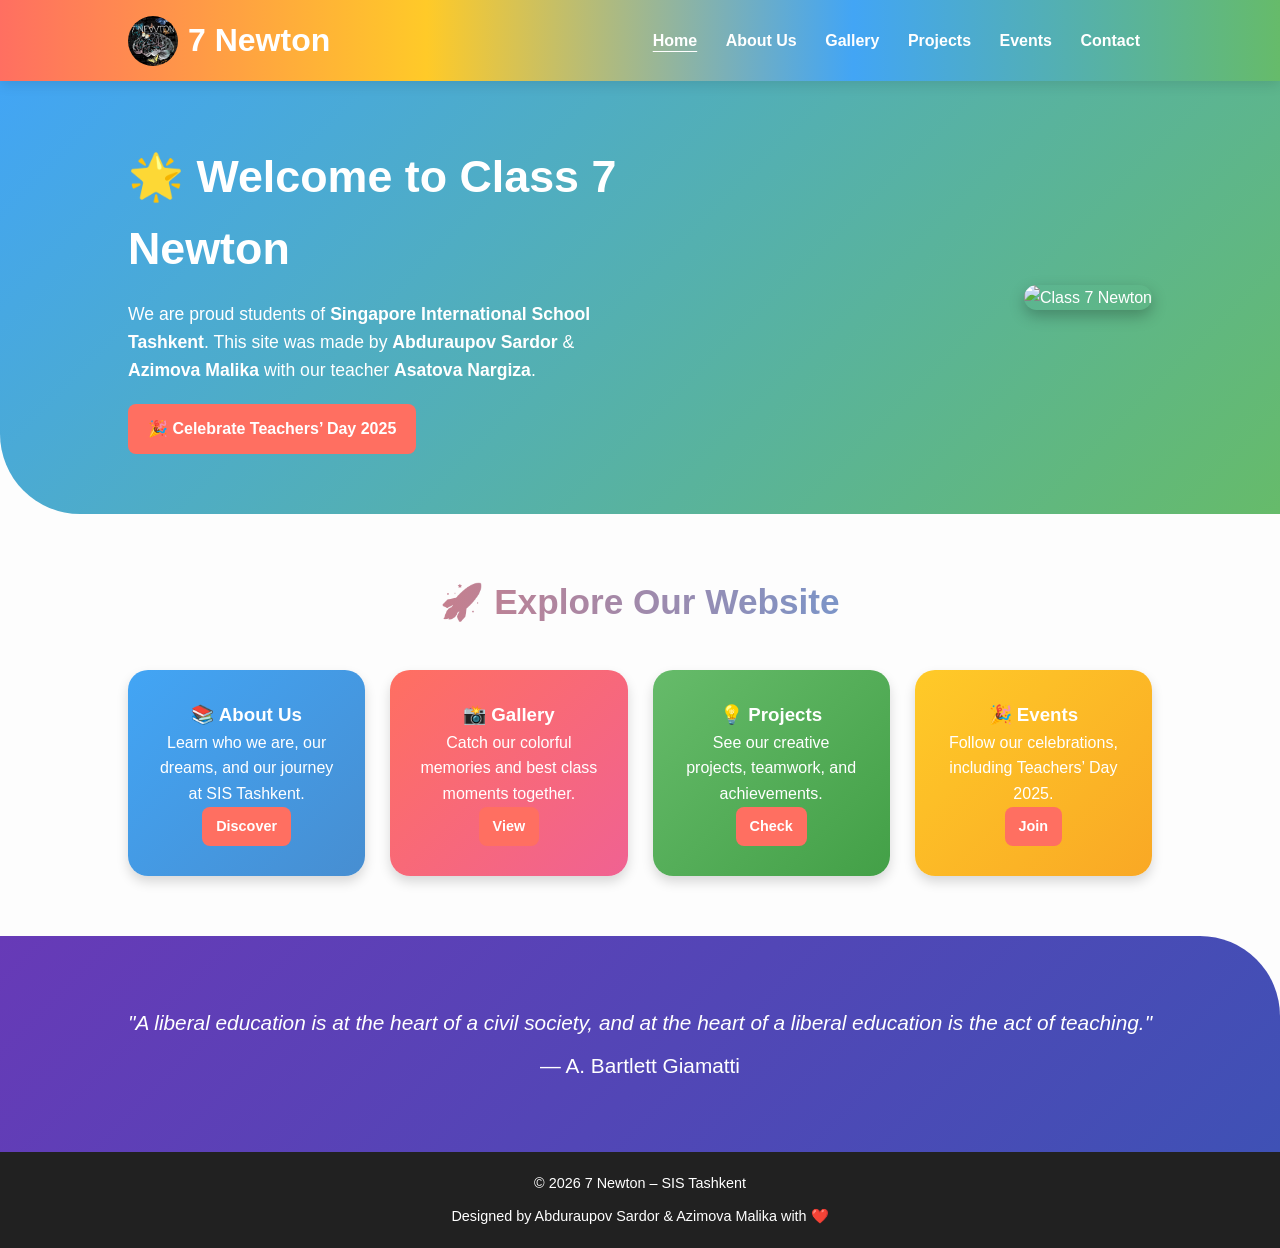
==== index.html @ fbd7468f "small change" ====
<!DOCTYPE html>
<html lang="en">
<head>
  <meta charset="UTF-8">
  <meta name="viewport" content="width=device-width, initial-scale=1.0">
  <title>7 Newton - Home</title>
  <link rel="stylesheet" href="css/indexstyle.css">
</head>
<body>
  <!-- Header -->
  <header>
    <div class="logo">
      <img src="images/logo.jpg" alt="7 Newton Logo">
      <h1>7 Newton</h1>
    </div>
    <nav>
      <a href="index.html" class="active">Home</a>
      <a href="about.html">About Us</a>
      <a href="gallery.html">Gallery</a>
      <a href="projects.html">Projects</a>
      <a href="events.html">Events</a>
      <a href="contact.html">Contact</a>
    </nav>
  </header>

  <!-- Hero Section -->
  <section class="hero">
    <div class="hero-text">
      <h2>🌟 Welcome to Class 7 Newton</h2>
      <p>
        We are proud students of <b>Singapore International School Tashkent</b>.  
        This site was made by <b>Abduraupov Sardor</b> & <b>Azimova Malika</b>  
        with our teacher <b>Asatova Nargiza</b>.
      </p>
      <a href="events.html" class="btn">🎉 Celebrate Teachers’ Day 2025</a>
    </div>
    <div class="hero-image">
      <img src="images/class-photo.jpg" alt="Class 7 Newton">
    </div>
  </section>

  <!-- Features Section -->
  <section class="features">
    <h2>🚀 Explore Our Website</h2>
    <div class="feature-grid">
      <div class="card about">
        <h3>📚 About Us</h3>
        <p>Learn who we are, our dreams, and our journey at SIS Tashkent.</p>
        <a href="about.html" class="btn-small">Discover</a>
      </div>
      <div class="card gallery">
        <h3>📸 Gallery</h3>
        <p>Catch our colorful memories and best class moments together.</p>
        <a href="gallery.html" class="btn-small">View</a>
      </div>
      <div class="card projects">
        <h3>💡 Projects</h3>
        <p>See our creative projects, teamwork, and achievements.</p>
        <a href="projects.html" class="btn-small">Check</a>
      </div>
      <div class="card events">
        <h3>🎉 Events</h3>
        <p>Follow our celebrations, including Teachers’ Day 2025.</p>
        <a href="events.html" class="btn-small">Join</a>
      </div>
    </div>
  </section>

 <!-- Quote Section -->
<section class="quote">
  <blockquote id="quote-text"></blockquote>
  <p id="quote-author"></p>
</section>

  <!-- Footer -->
  <footer>
    <p>&copy; <span id="year"></span> 7 Newton – SIS Tashkent</p>
    <div style="margin-top:10px;">
      <p>Designed by Abduraupov Sardor & Azimova Malika with ❤️</p>
    </div>
  </footer>

  <script src="js/script.js"></script>
</body>
</html>
---- css/indexstyle.css ----
/* Reset */
* {
  margin: 0;
  padding: 0;
  box-sizing: border-box;
  font-family: "Poppins", Arial, sans-serif;
}

body {
  background: #fdfdfd;
  color: #333;
  line-height: 1.6;
  overflow-x: hidden;
}

/* Header */
header {
  background: linear-gradient(90deg, #ff6f61, #ffca28, #42a5f5, #66bb6a);
  color: #fff;
  display: flex;
  justify-content: space-between;
  align-items: center;
  padding: 15px 10%;
  box-shadow: 0 4px 12px rgba(0,0,0,0.1);
  position: sticky;
  top: 0;
  z-index: 1000;
}

header .logo {
  display: flex;
  align-items: center;
  gap: 10px;
}

header .logo img {
  width: 50px;
  height: 50px;
  border-radius: 50%;
}

header nav a {
  color: #fff;
  text-decoration: none;
  margin: 0 12px;
  font-weight: 600;
  transition: all 0.3s;
}

header nav a:hover,
header nav a.active {
  text-decoration: underline;
  text-underline-offset: 5px;
}

/* Hero Section */
.hero {
  display: flex;
  justify-content: space-between;
  align-items: center;
  padding: 60px 10%;
  background: linear-gradient(135deg, #42a5f5, #66bb6a);
  color: #fff;
  border-bottom-left-radius: 80px;
}

.hero-text {
  max-width: 50%;
}

.hero-text h2 {
  font-size: 2.8rem;
  margin-bottom: 15px;
}

.hero-text p {
  margin-bottom: 20px;
  font-size: 1.1rem;
}

.hero-image img {
  width: 380px;
  border-radius: 20px;
  box-shadow: 0 6px 15px rgba(0,0,0,0.25);
}

/* Buttons */
.btn, .btn-small {
  display: inline-block;
  background: #ff6f61;
  color: #fff;
  padding: 12px 20px;
  border-radius: 8px;
  text-decoration: none;
  font-weight: 600;
  transition: transform 0.2s, background 0.3s;
}

.btn:hover, .btn-small:hover {
  transform: scale(1.05);
  background: #e64a19;
}

.btn-small {
  padding: 8px 14px;
  font-size: 0.9rem;
}

/* Features */
.features {
  text-align: center;
  padding: 60px 10%;
}

.features h2 {
  margin-bottom: 40px;
  font-size: 2.2rem;
  background: linear-gradient(90deg, #ff6f61, #42a5f5);
  -webkit-background-clip: text;
  -webkit-text-fill-color: transparent;
}

.feature-grid {
  display: grid;
  grid-template-columns: repeat(auto-fit, minmax(220px, 1fr));
  gap: 25px;
}

.card {
  padding: 25px;
  border-radius: 16px;
  color: #fff;
  font-weight: 500;
  box-shadow: 0 6px 12px rgba(0,0,0,0.15);
  transition: transform 0.3s;
}

.card:hover {
  transform: translateY(-6px);
}

.card.about { background: linear-gradient(135deg, #42a5f5, #478ed1); }
.card.gallery { background: linear-gradient(135deg, #ff6f61, #f06292); }
.card.projects { background: linear-gradient(135deg, #66bb6a, #43a047); }
.card.events { background: linear-gradient(135deg, #ffca28, #f9a825); }

/* Quote */
.quote {
  text-align: center;
  padding: 70px 10%;
  background: linear-gradient(135deg, #673ab7, #3f51b5);
  color: #fff;
  font-size: 1.3rem;
  border-top-right-radius: 80px;
}

.quote blockquote {
  font-style: italic;
  margin-bottom: 10px;
}

/* Footer */
footer {
  text-align: center;
  padding: 20px;
  background: #212121;
  color: #fff;
  font-size: 0.9rem;
}

/* About Us Page */
/* About Hero */
.about-hero {
  background: linear-gradient(135deg, #ff9a9e, #fad0c4);
  color: white;
  text-align: center;
  padding: 80px 20px;
}

/* Timeline */
.timeline {
  padding: 60px 20px;
  max-width: 900px;
  margin: 0 auto;
  text-align: center;
}
.timeline-container {
  border-left: 3px solid #6a11cb;
  margin-top: 30px;
  padding-left: 20px;
}
.timeline-item {
  margin: 20px 0;
  position: relative;
}
.timeline-item .date {
  font-weight: bold;
  color: #6a11cb;
  display: block;
  margin-bottom: 5px;
}
.timeline-item::before {
  content: "●";
  position: absolute;
  left: -30px;
  top: 0;
  color: #6a11cb;
  font-size: 18px;
}

/* Fun Facts */
.fun-facts {
  background: linear-gradient(135deg, #43e97b, #38f9d7);
  color: white;
  padding: 60px 20px;
  text-align: center;
}
.facts-grid {
  display: grid;
  grid-template-columns: repeat(auto-fit, minmax(180px, 1fr));
  gap: 25px;
  margin-top: 40px;
}
.fact {
  background: rgba(255,255,255,0.2);
  padding: 20px;
  border-radius: 16px;
  backdrop-filter: blur(4px);
}
.fact h3 {
  font-size: 2rem;
  margin-bottom: 10px;
}
/* ================== TEAM SECTION ================== */
.features .card {
  text-align: center;
  padding: 30px;
  border-radius: 20px;
  transition: transform 0.3s, box-shadow 0.3s;
  cursor: pointer;
}

.features .card:hover {
  transform: translateY(-8px) scale(1.03);
  box-shadow: 0 10px 20px rgba(0,0,0,0.2);
}

/* ================== FUN FACTS / ACHIEVEMENTS ================== */
.facts-grid .fact {
  transition: transform 0.3s, background 0.3s;
}

.facts-grid .fact:hover {
  transform: translateY(-6px);
  background: rgba(255, 255, 255, 0.35);
}

/* ================== PROGRESS BARS ================== */
.timeline .timeline-item progress {
  width: 80%;
  height: 16px;
  border-radius: 8px;
  overflow: hidden;
  appearance: none;
}

/* Chrome / Safari */
.timeline .timeline-item progress::-webkit-progress-bar {
  background-color: #e0e0e0;
  border-radius: 8px;
}

.timeline .timeline-item progress::-webkit-progress-value {
  background: linear-gradient(90deg, #42a5f5, #66bb6a);
  border-radius: 8px;
  transition: width 1s ease-in-out;
}

/* Firefox */
.timeline .timeline-item progress::-moz-progress-bar {
  background: linear-gradient(90deg, #42a5f5, #66bb6a);
  border-radius: 8px;
}

/* ================== FOOTER SOCIAL ICONS ================== */
footer a {
  color: #fff;
  margin: 0 8px;
  font-size: 1.2rem;
  transition: color 0.3s, transform 0.3s;
}

footer a:hover {
  color: #42a5f5;
  transform: scale(1.2);
}
/* ================== FACTS ABOUT 7 NEWTON ================== */
.facts-section {
  padding: 70px 10%;
  background: linear-gradient(135deg, #42a5f5, #478ed1);
  color: white;
  text-align: center;
}

.facts-section h2 {
  font-size: 2.4rem;
  margin-bottom: 40px;
  background: linear-gradient(90deg, #ffca28, #ff6f61);
  -webkit-background-clip: text;
  -webkit-text-fill-color: transparent;
}

.facts-section .facts-grid {
  display: grid;
  grid-template-columns: repeat(auto-fit, minmax(220px, 1fr));
  gap: 25px;
}

.facts-section .fact-box {
  background: rgba(255,255,255,0.15);
  padding: 25px;
  border-radius: 16px;
  backdrop-filter: blur(4px);
  transition: transform 0.3s, background 0.3s;
}

.facts-section .fact-box h3 {
  font-size: 2rem;
  margin-bottom: 12px;
}

.facts-section .fact-box:hover {
  transform: translateY(-6px);
  background: rgba(255,255,255,0.3);
}
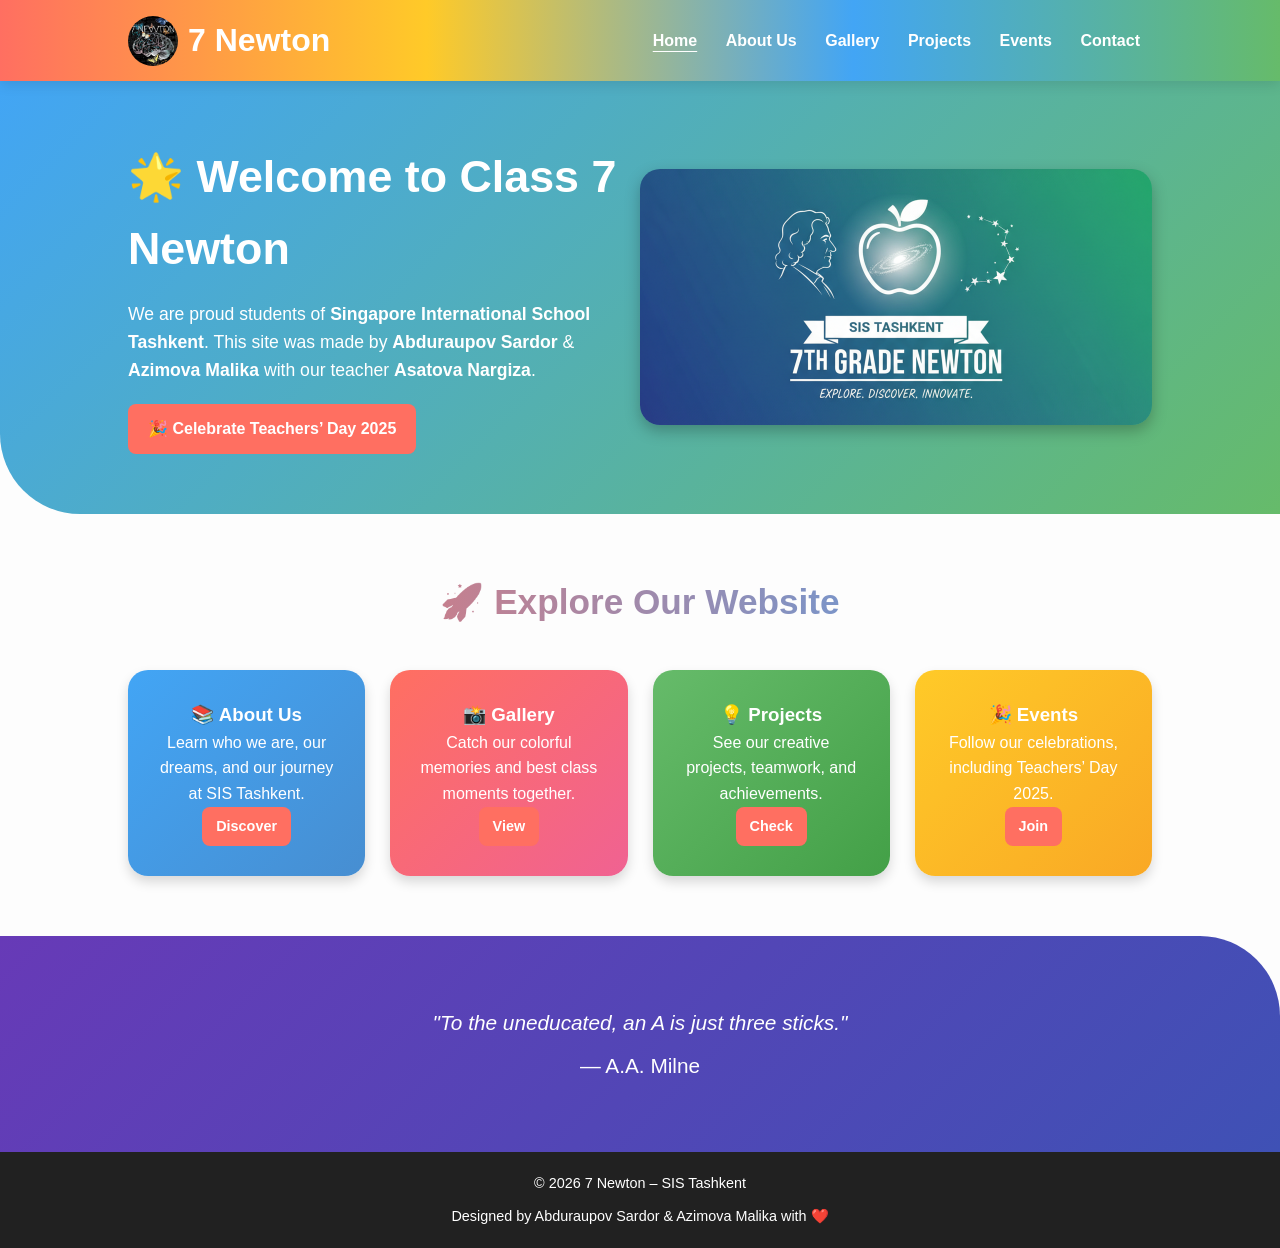
==== commit 8fe8385d: "class banner added" ====
--- a/index.html
+++ b/index.html
@@ -35,7 +35,7 @@
       <a href="events.html" class="btn">🎉 Celebrate Teachers’ Day 2025</a>
     </div>
     <div class="hero-image">
-      <img src="images/class-photo.jpg" alt="Class 7 Newton">
+      <img src="images/class-image.png" alt="Class 7 Newton">
     </div>
   </section>
 
--- a/css/indexstyle.css
+++ b/css/indexstyle.css
@@ -79,10 +79,14 @@
 }
 
 .hero-image img {
-  width: 380px;
+  max-width: 100%;
+  height: auto;
   border-radius: 20px;
   box-shadow: 0 6px 15px rgba(0,0,0,0.25);
-}
+  display: block;
+  margin: 0 auto; /* centers the image */
+}
+
 
 /* Buttons */
 .btn, .btn-small {
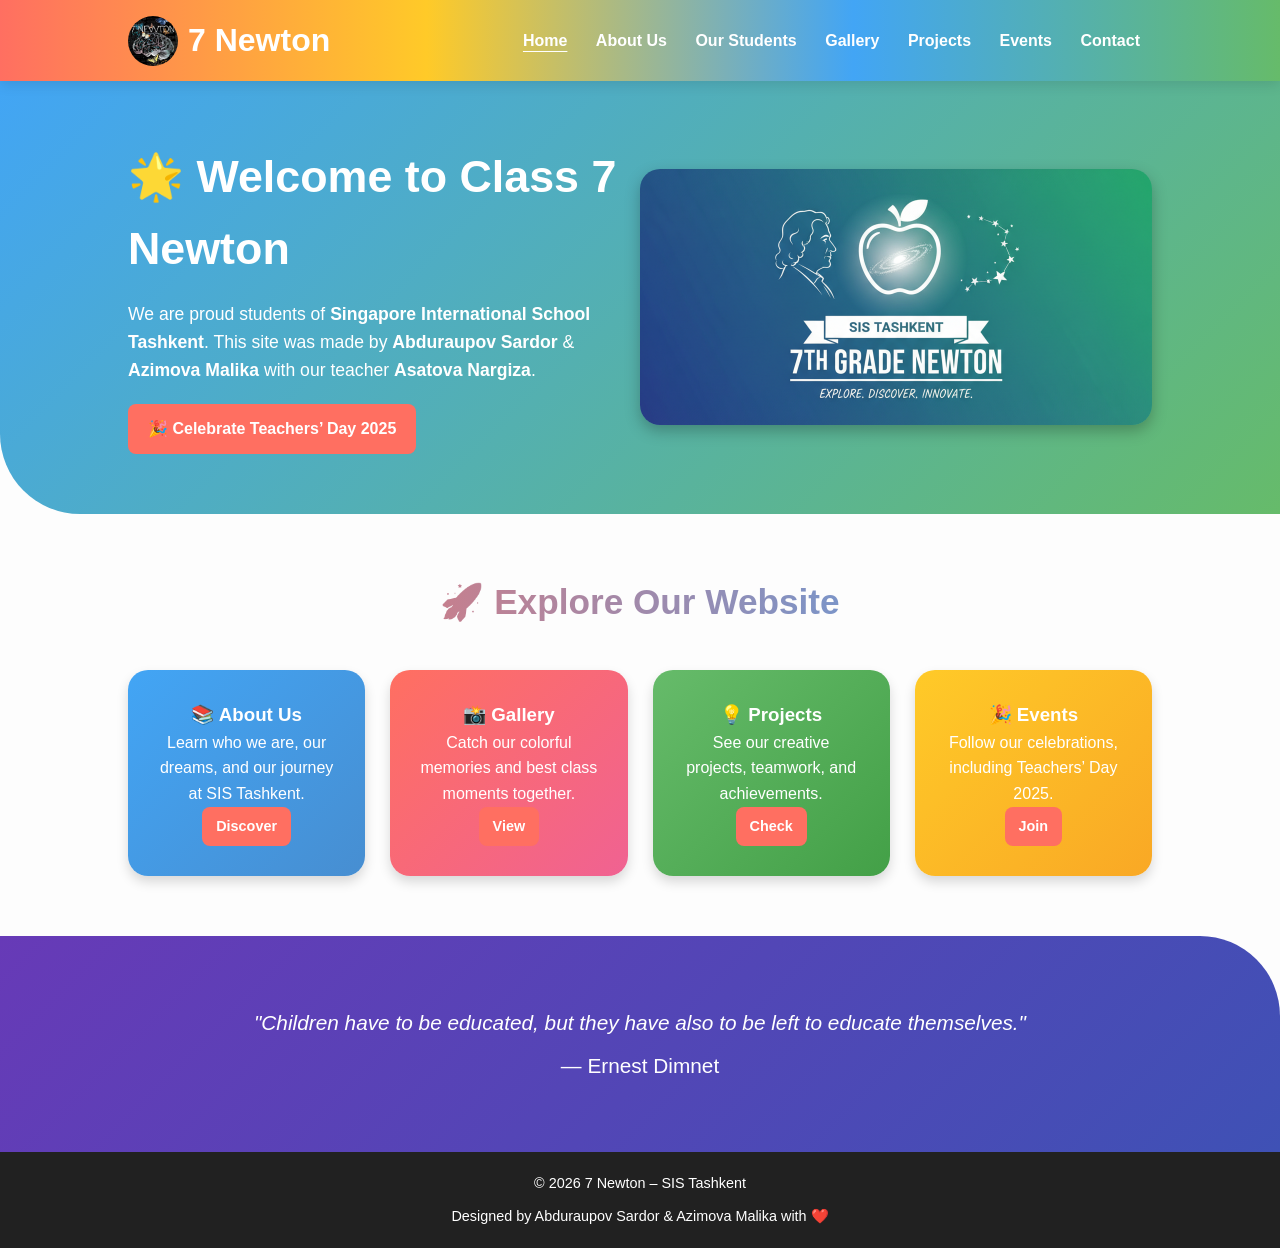
==== commit cc89d34b: "students page added" ====
--- a/index.html
+++ b/index.html
@@ -16,6 +16,7 @@
     <nav>
       <a href="index.html" class="active">Home</a>
       <a href="about.html">About Us</a>
+      <a href="students.html">Our Students</a>
       <a href="gallery.html">Gallery</a>
       <a href="projects.html">Projects</a>
       <a href="events.html">Events</a>
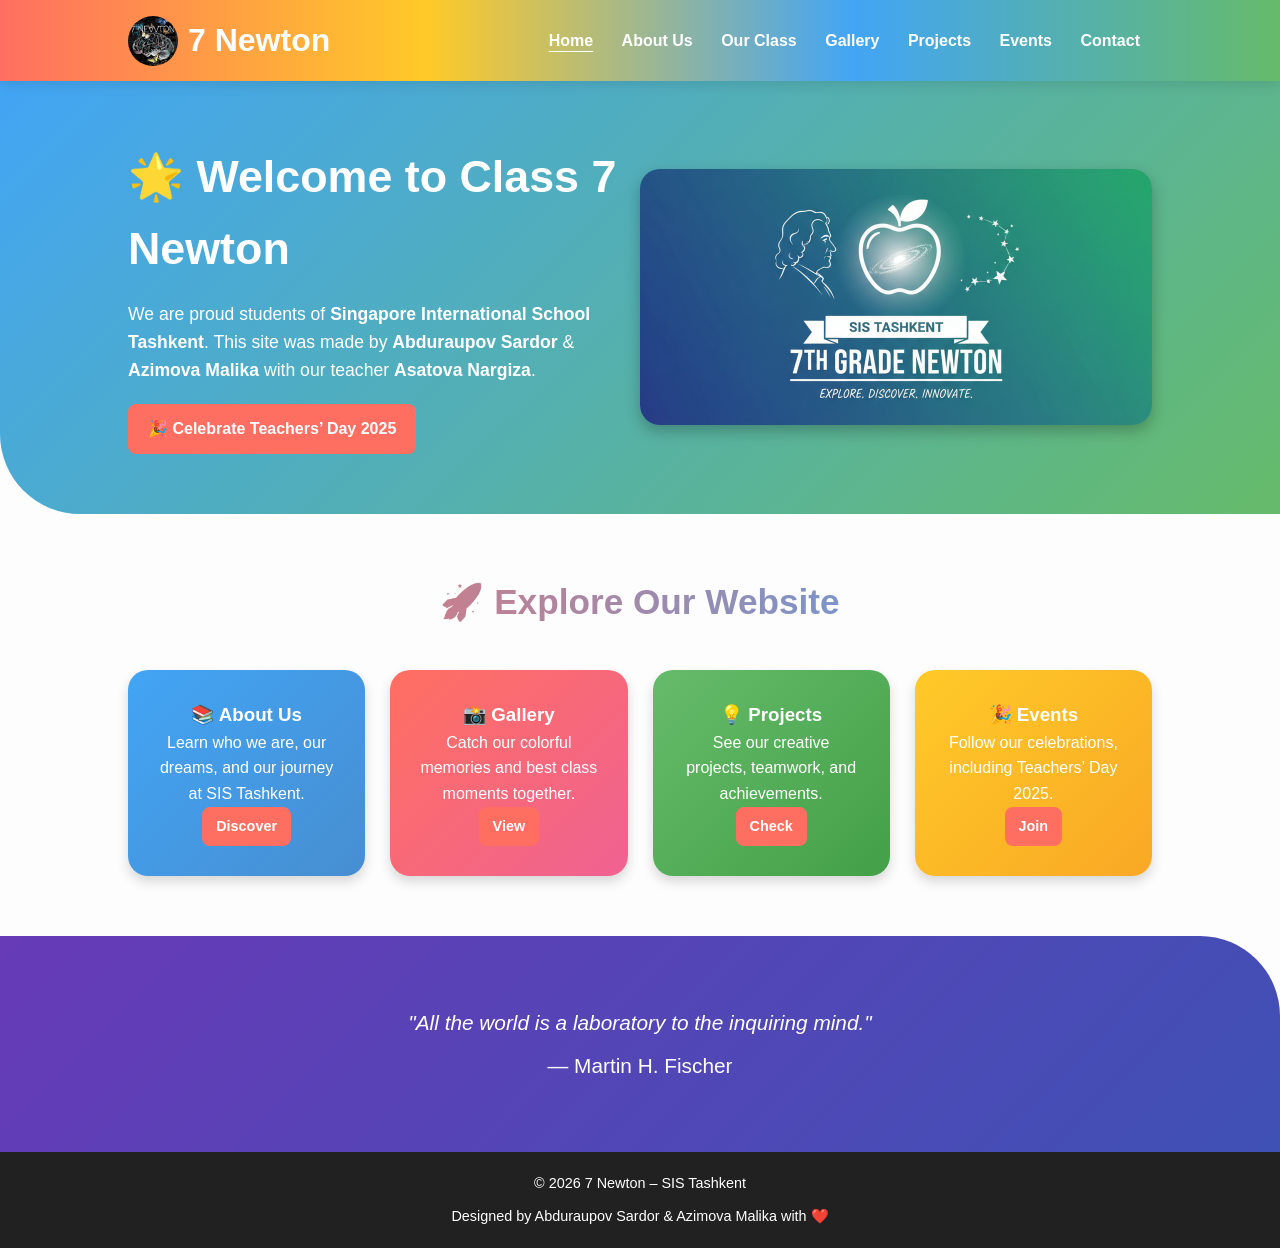
==== commit 2906efda: "Images" ====
--- a/index.html
+++ b/index.html
@@ -16,7 +16,7 @@
     <nav>
       <a href="index.html" class="active">Home</a>
       <a href="about.html">About Us</a>
-      <a href="students.html">Our Students</a>
+      <a href="students.html">Our Class</a>
       <a href="gallery.html">Gallery</a>
       <a href="projects.html">Projects</a>
       <a href="events.html">Events</a>
--- a/css/indexstyle.css
+++ b/css/indexstyle.css
@@ -21,7 +21,7 @@
   justify-content: space-between;
   align-items: center;
   padding: 15px 10%;
-  box-shadow: 0 4px 12px rgba(0,0,0,0.1);
+  box-shadow: 0 4px 12px rgba(0, 0, 0, 0.1);
   position: sticky;
   top: 0;
   z-index: 1000;
@@ -82,14 +82,16 @@
   max-width: 100%;
   height: auto;
   border-radius: 20px;
-  box-shadow: 0 6px 15px rgba(0,0,0,0.25);
+  box-shadow: 0 6px 15px rgba(0, 0, 0, 0.25);
   display: block;
-  margin: 0 auto; /* centers the image */
+  margin: 0 auto;
+  /* centers the image */
 }
 
 
 /* Buttons */
-.btn, .btn-small {
+.btn,
+.btn-small {
   display: inline-block;
   background: #ff6f61;
   color: #fff;
@@ -100,7 +102,8 @@
   transition: transform 0.2s, background 0.3s;
 }
 
-.btn:hover, .btn-small:hover {
+.btn:hover,
+.btn-small:hover {
   transform: scale(1.05);
   background: #e64a19;
 }
@@ -135,7 +138,7 @@
   border-radius: 16px;
   color: #fff;
   font-weight: 500;
-  box-shadow: 0 6px 12px rgba(0,0,0,0.15);
+  box-shadow: 0 6px 12px rgba(0, 0, 0, 0.15);
   transition: transform 0.3s;
 }
 
@@ -143,10 +146,21 @@
   transform: translateY(-6px);
 }
 
-.card.about { background: linear-gradient(135deg, #42a5f5, #478ed1); }
-.card.gallery { background: linear-gradient(135deg, #ff6f61, #f06292); }
-.card.projects { background: linear-gradient(135deg, #66bb6a, #43a047); }
-.card.events { background: linear-gradient(135deg, #ffca28, #f9a825); }
+.card.about {
+  background: linear-gradient(135deg, #42a5f5, #478ed1);
+}
+
+.card.gallery {
+  background: linear-gradient(135deg, #ff6f61, #f06292);
+}
+
+.card.projects {
+  background: linear-gradient(135deg, #66bb6a, #43a047);
+}
+
+.card.events {
+  background: linear-gradient(135deg, #ffca28, #f9a825);
+}
 
 /* Quote */
 .quote {
@@ -188,21 +202,25 @@
   margin: 0 auto;
   text-align: center;
 }
+
 .timeline-container {
   border-left: 3px solid #6a11cb;
   margin-top: 30px;
   padding-left: 20px;
 }
+
 .timeline-item {
   margin: 20px 0;
   position: relative;
 }
+
 .timeline-item .date {
   font-weight: bold;
   color: #6a11cb;
   display: block;
   margin-bottom: 5px;
 }
+
 .timeline-item::before {
   content: "●";
   position: absolute;
@@ -219,22 +237,26 @@
   padding: 60px 20px;
   text-align: center;
 }
+
 .facts-grid {
   display: grid;
   grid-template-columns: repeat(auto-fit, minmax(180px, 1fr));
   gap: 25px;
   margin-top: 40px;
 }
+
 .fact {
-  background: rgba(255,255,255,0.2);
+  background: rgba(255, 255, 255, 0.2);
   padding: 20px;
   border-radius: 16px;
   backdrop-filter: blur(4px);
 }
+
 .fact h3 {
   font-size: 2rem;
   margin-bottom: 10px;
 }
+
 /* ================== TEAM SECTION ================== */
 .features .card {
   text-align: center;
@@ -246,7 +268,7 @@
 
 .features .card:hover {
   transform: translateY(-8px) scale(1.03);
-  box-shadow: 0 10px 20px rgba(0,0,0,0.2);
+  box-shadow: 0 10px 20px rgba(0, 0, 0, 0.2);
 }
 
 /* ================== FUN FACTS / ACHIEVEMENTS ================== */
@@ -298,6 +320,7 @@
   color: #42a5f5;
   transform: scale(1.2);
 }
+
 /* ================== FACTS ABOUT 7 NEWTON ================== */
 .facts-section {
   padding: 70px 10%;
@@ -321,7 +344,7 @@
 }
 
 .facts-section .fact-box {
-  background: rgba(255,255,255,0.15);
+  background: rgba(255, 255, 255, 0.15);
   padding: 25px;
   border-radius: 16px;
   backdrop-filter: blur(4px);
@@ -335,5 +358,48 @@
 
 .facts-section .fact-box:hover {
   transform: translateY(-6px);
-  background: rgba(255,255,255,0.3);
-}
+  background: rgba(255, 255, 255, 0.3);
+}
+
+/* Teachers Section */
+.teacher-spotlight {
+  display: grid;
+  grid-template-columns: repeat(auto-fit, minmax(220px, 1fr));
+  gap: 25px;
+  margin-top: 30px;
+}
+
+.teacher-card {
+  text-align: center;
+  background: linear-gradient(135deg, #fbc02d, #f57c00); /* default gold */
+  color: #fff;
+  padding: 20px;
+  border-radius: 16px;
+  transition: transform 0.3s, box-shadow 0.3s;
+  font-weight: 600;
+}
+
+.teacher-card img {
+  width: 100%;
+  border-radius: 14px;
+  margin-bottom: 12px;
+  transition: transform 0.3s, box-shadow 0.3s;
+}
+
+.teacher-card:hover {
+  transform: translateY(-6px) scale(1.03);
+  box-shadow: 0 10px 24px rgba(0,0,0,0.35);
+}
+
+.teacher-card:hover img {
+  transform: scale(1.05);
+  box-shadow: 0 6px 18px rgba(0,0,0,0.4);
+}
+
+/* Special Style for Director */
+.teacher-card.director {
+  background: linear-gradient(135deg, #1565c0, #1e88e5); /* royal blue */
+}
+.teacher-card.director:hover {
+  background: linear-gradient(135deg, #0d47a1, #1976d2); /* darker royal blue */
+}
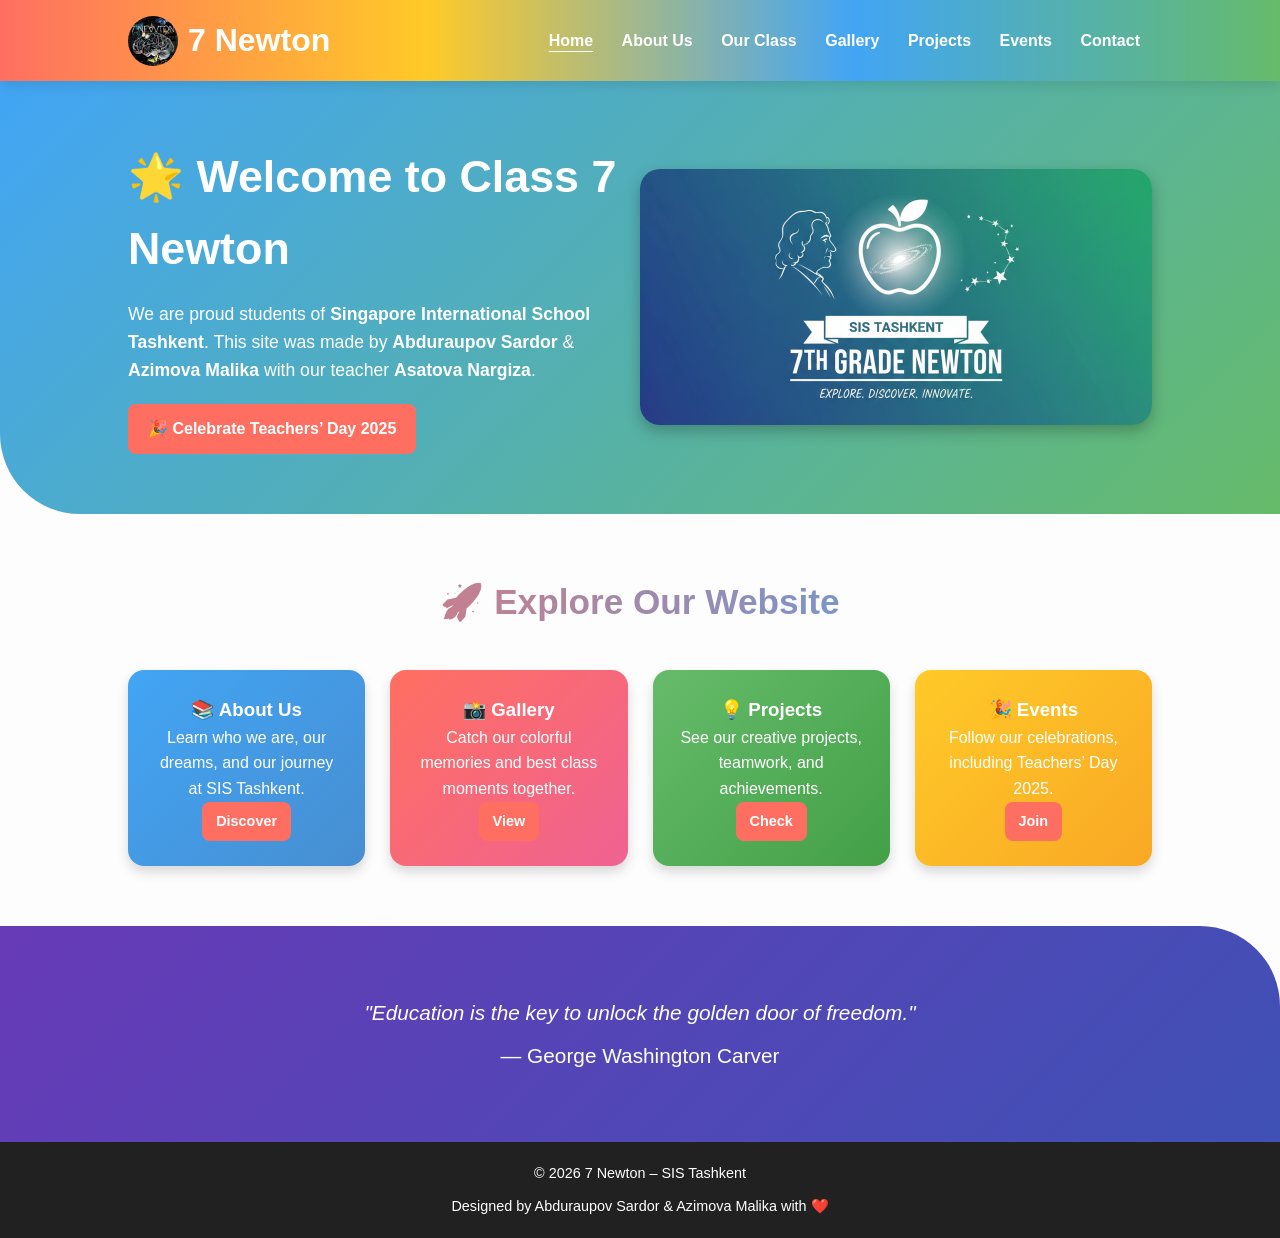
==== commit 7bca7c4e: "New!" ====
--- a/index.html
+++ b/index.html
@@ -33,7 +33,7 @@
         This site was made by <b>Abduraupov Sardor</b> & <b>Azimova Malika</b>  
         with our teacher <b>Asatova Nargiza</b>.
       </p>
-      <a href="events.html" class="btn">🎉 Celebrate Teachers’ Day 2025</a>
+      <a href="events/event-teachersday.html" class="btn">🎉 Celebrate Teachers’ Day 2025</a>
     </div>
     <div class="hero-image">
       <img src="images/class-image.png" alt="Class 7 Newton">
--- a/css/indexstyle.css
+++ b/css/indexstyle.css
@@ -1,4 +1,4 @@
-/* Reset */
+/* ================== RESET ================== */
 * {
   margin: 0;
   padding: 0;
@@ -13,7 +13,18 @@
   overflow-x: hidden;
 }
 
-/* Header */
+img {
+  max-width: 100%;
+  display: block;
+  border-radius: 10px;
+}
+
+a {
+  text-decoration: none;
+  color: inherit;
+}
+
+/* ================== HEADER ================== */
 header {
   background: linear-gradient(90deg, #ff6f61, #ffca28, #42a5f5, #66bb6a);
   color: #fff;
@@ -41,7 +52,6 @@
 
 header nav a {
   color: #fff;
-  text-decoration: none;
   margin: 0 12px;
   font-weight: 600;
   transition: all 0.3s;
@@ -53,7 +63,7 @@
   text-underline-offset: 5px;
 }
 
-/* Hero Section */
+/* ================== HERO ================== */
 .hero {
   display: flex;
   justify-content: space-between;
@@ -83,13 +93,10 @@
   height: auto;
   border-radius: 20px;
   box-shadow: 0 6px 15px rgba(0, 0, 0, 0.25);
-  display: block;
   margin: 0 auto;
-  /* centers the image */
-}
-
-
-/* Buttons */
+}
+
+/* ================== BUTTONS ================== */
 .btn,
 .btn-small {
   display: inline-block;
@@ -97,7 +104,6 @@
   color: #fff;
   padding: 12px 20px;
   border-radius: 8px;
-  text-decoration: none;
   font-weight: 600;
   transition: transform 0.2s, background 0.3s;
 }
@@ -113,7 +119,7 @@
   font-size: 0.9rem;
 }
 
-/* Features */
+/* ================== FEATURES ================== */
 .features {
   text-align: center;
   padding: 60px 10%;
@@ -133,6 +139,7 @@
   gap: 25px;
 }
 
+/* General Card */
 .card {
   padding: 25px;
   border-radius: 16px;
@@ -162,7 +169,7 @@
   background: linear-gradient(135deg, #ffca28, #f9a825);
 }
 
-/* Quote */
+/* ================== QUOTE ================== */
 .quote {
   text-align: center;
   padding: 70px 10%;
@@ -177,7 +184,7 @@
   margin-bottom: 10px;
 }
 
-/* Footer */
+/* ================== FOOTER ================== */
 footer {
   text-align: center;
   padding: 20px;
@@ -186,8 +193,19 @@
   font-size: 0.9rem;
 }
 
-/* About Us Page */
-/* About Hero */
+footer a {
+  color: #fff;
+  margin: 0 8px;
+  font-size: 1.2rem;
+  transition: color 0.3s, transform 0.3s;
+}
+
+footer a:hover {
+  color: #42a5f5;
+  transform: scale(1.2);
+}
+
+/* ================== ABOUT PAGE ================== */
 .about-hero {
   background: linear-gradient(135deg, #ff9a9e, #fad0c4);
   color: white;
@@ -195,7 +213,6 @@
   padding: 80px 20px;
 }
 
-/* Timeline */
 .timeline {
   padding: 60px 20px;
   max-width: 900px;
@@ -217,7 +234,6 @@
 .timeline-item .date {
   font-weight: bold;
   color: #6a11cb;
-  display: block;
   margin-bottom: 5px;
 }
 
@@ -257,21 +273,7 @@
   margin-bottom: 10px;
 }
 
-/* ================== TEAM SECTION ================== */
-.features .card {
-  text-align: center;
-  padding: 30px;
-  border-radius: 20px;
-  transition: transform 0.3s, box-shadow 0.3s;
-  cursor: pointer;
-}
-
-.features .card:hover {
-  transform: translateY(-8px) scale(1.03);
-  box-shadow: 0 10px 20px rgba(0, 0, 0, 0.2);
-}
-
-/* ================== FUN FACTS / ACHIEVEMENTS ================== */
+/* Fun Fact Hover */
 .facts-grid .fact {
   transition: transform 0.3s, background 0.3s;
 }
@@ -281,16 +283,14 @@
   background: rgba(255, 255, 255, 0.35);
 }
 
-/* ================== PROGRESS BARS ================== */
+/* Progress Bars */
 .timeline .timeline-item progress {
   width: 80%;
   height: 16px;
   border-radius: 8px;
-  overflow: hidden;
   appearance: none;
 }
 
-/* Chrome / Safari */
 .timeline .timeline-item progress::-webkit-progress-bar {
   background-color: #e0e0e0;
   border-radius: 8px;
@@ -302,23 +302,9 @@
   transition: width 1s ease-in-out;
 }
 
-/* Firefox */
 .timeline .timeline-item progress::-moz-progress-bar {
   background: linear-gradient(90deg, #42a5f5, #66bb6a);
   border-radius: 8px;
-}
-
-/* ================== FOOTER SOCIAL ICONS ================== */
-footer a {
-  color: #fff;
-  margin: 0 8px;
-  font-size: 1.2rem;
-  transition: color 0.3s, transform 0.3s;
-}
-
-footer a:hover {
-  color: #42a5f5;
-  transform: scale(1.2);
 }
 
 /* ================== FACTS ABOUT 7 NEWTON ================== */
@@ -360,46 +346,3 @@
   transform: translateY(-6px);
   background: rgba(255, 255, 255, 0.3);
 }
-
-/* Teachers Section */
-.teacher-spotlight {
-  display: grid;
-  grid-template-columns: repeat(auto-fit, minmax(220px, 1fr));
-  gap: 25px;
-  margin-top: 30px;
-}
-
-.teacher-card {
-  text-align: center;
-  background: linear-gradient(135deg, #fbc02d, #f57c00); /* default gold */
-  color: #fff;
-  padding: 20px;
-  border-radius: 16px;
-  transition: transform 0.3s, box-shadow 0.3s;
-  font-weight: 600;
-}
-
-.teacher-card img {
-  width: 100%;
-  border-radius: 14px;
-  margin-bottom: 12px;
-  transition: transform 0.3s, box-shadow 0.3s;
-}
-
-.teacher-card:hover {
-  transform: translateY(-6px) scale(1.03);
-  box-shadow: 0 10px 24px rgba(0,0,0,0.35);
-}
-
-.teacher-card:hover img {
-  transform: scale(1.05);
-  box-shadow: 0 6px 18px rgba(0,0,0,0.4);
-}
-
-/* Special Style for Director */
-.teacher-card.director {
-  background: linear-gradient(135deg, #1565c0, #1e88e5); /* royal blue */
-}
-.teacher-card.director:hover {
-  background: linear-gradient(135deg, #0d47a1, #1976d2); /* darker royal blue */
-}
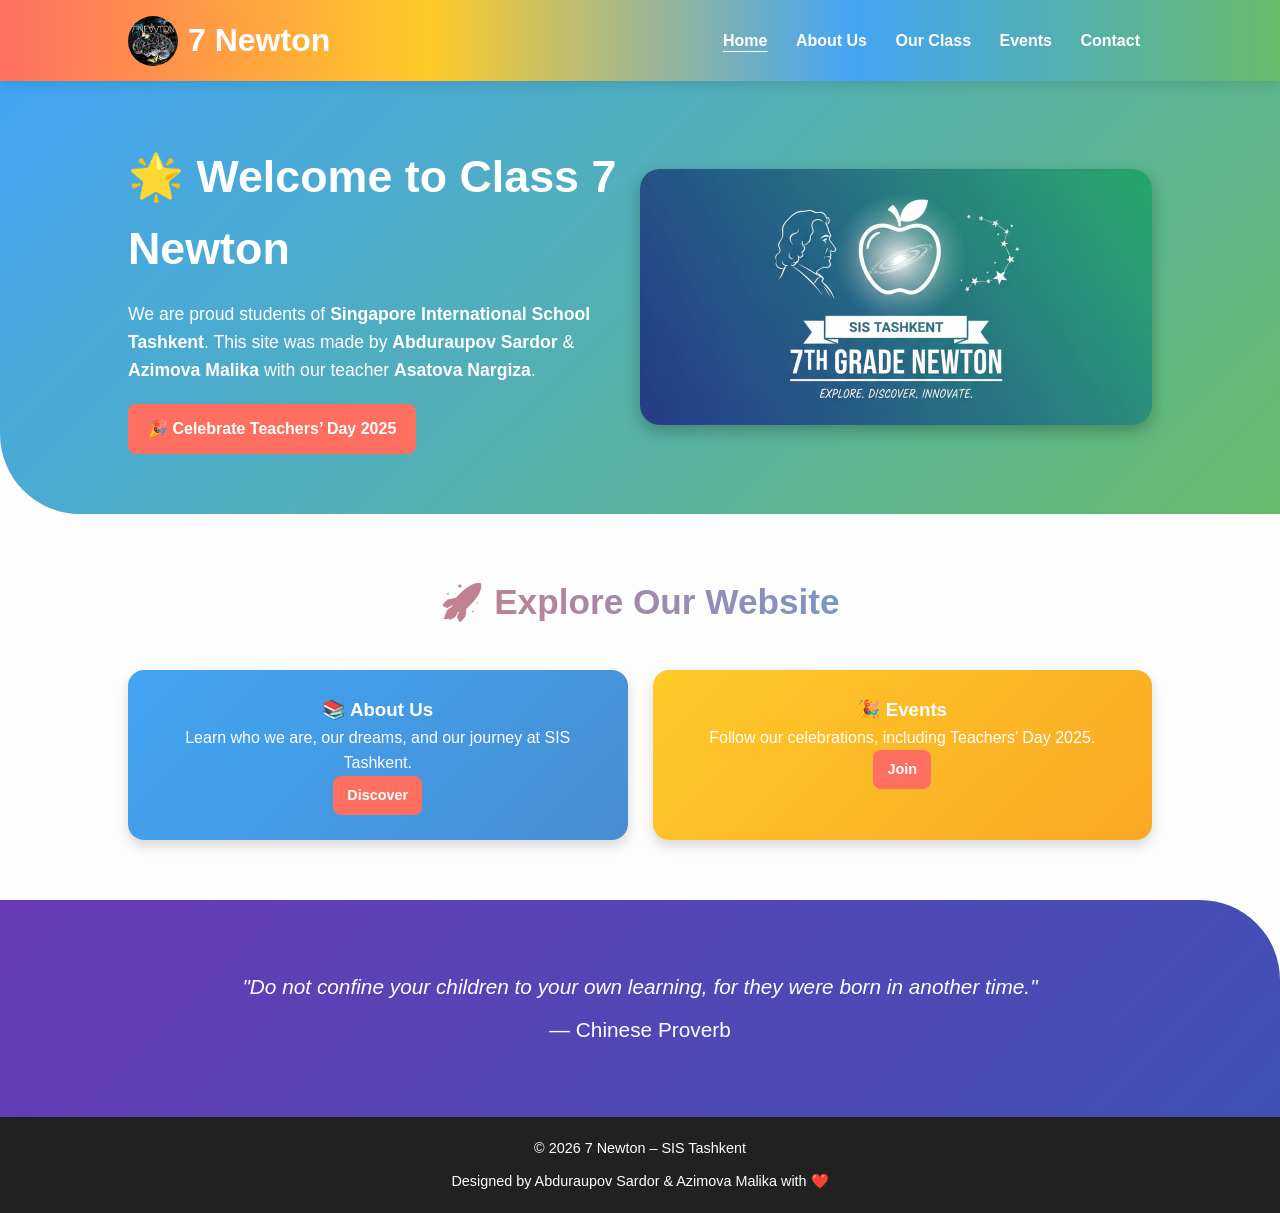
==== commit dcdc8a5f: "version 1.0.0" ====
--- a/index.html
+++ b/index.html
@@ -17,8 +17,7 @@
       <a href="index.html" class="active">Home</a>
       <a href="about.html">About Us</a>
       <a href="students.html">Our Class</a>
-      <a href="gallery.html">Gallery</a>
-      <a href="projects.html">Projects</a>
+      <!-- <a href="gallery.html">Gallery</a> -->
       <a href="events.html">Events</a>
       <a href="contact.html">Contact</a>
     </nav>
@@ -49,16 +48,12 @@
         <p>Learn who we are, our dreams, and our journey at SIS Tashkent.</p>
         <a href="about.html" class="btn-small">Discover</a>
       </div>
-      <div class="card gallery">
+      <!-- <div class="card gallery">
         <h3>📸 Gallery</h3>
         <p>Catch our colorful memories and best class moments together.</p>
         <a href="gallery.html" class="btn-small">View</a>
-      </div>
-      <div class="card projects">
-        <h3>💡 Projects</h3>
-        <p>See our creative projects, teamwork, and achievements.</p>
-        <a href="projects.html" class="btn-small">Check</a>
-      </div>
+      </div> -->
+      
       <div class="card events">
         <h3>🎉 Events</h3>
         <p>Follow our celebrations, including Teachers’ Day 2025.</p>
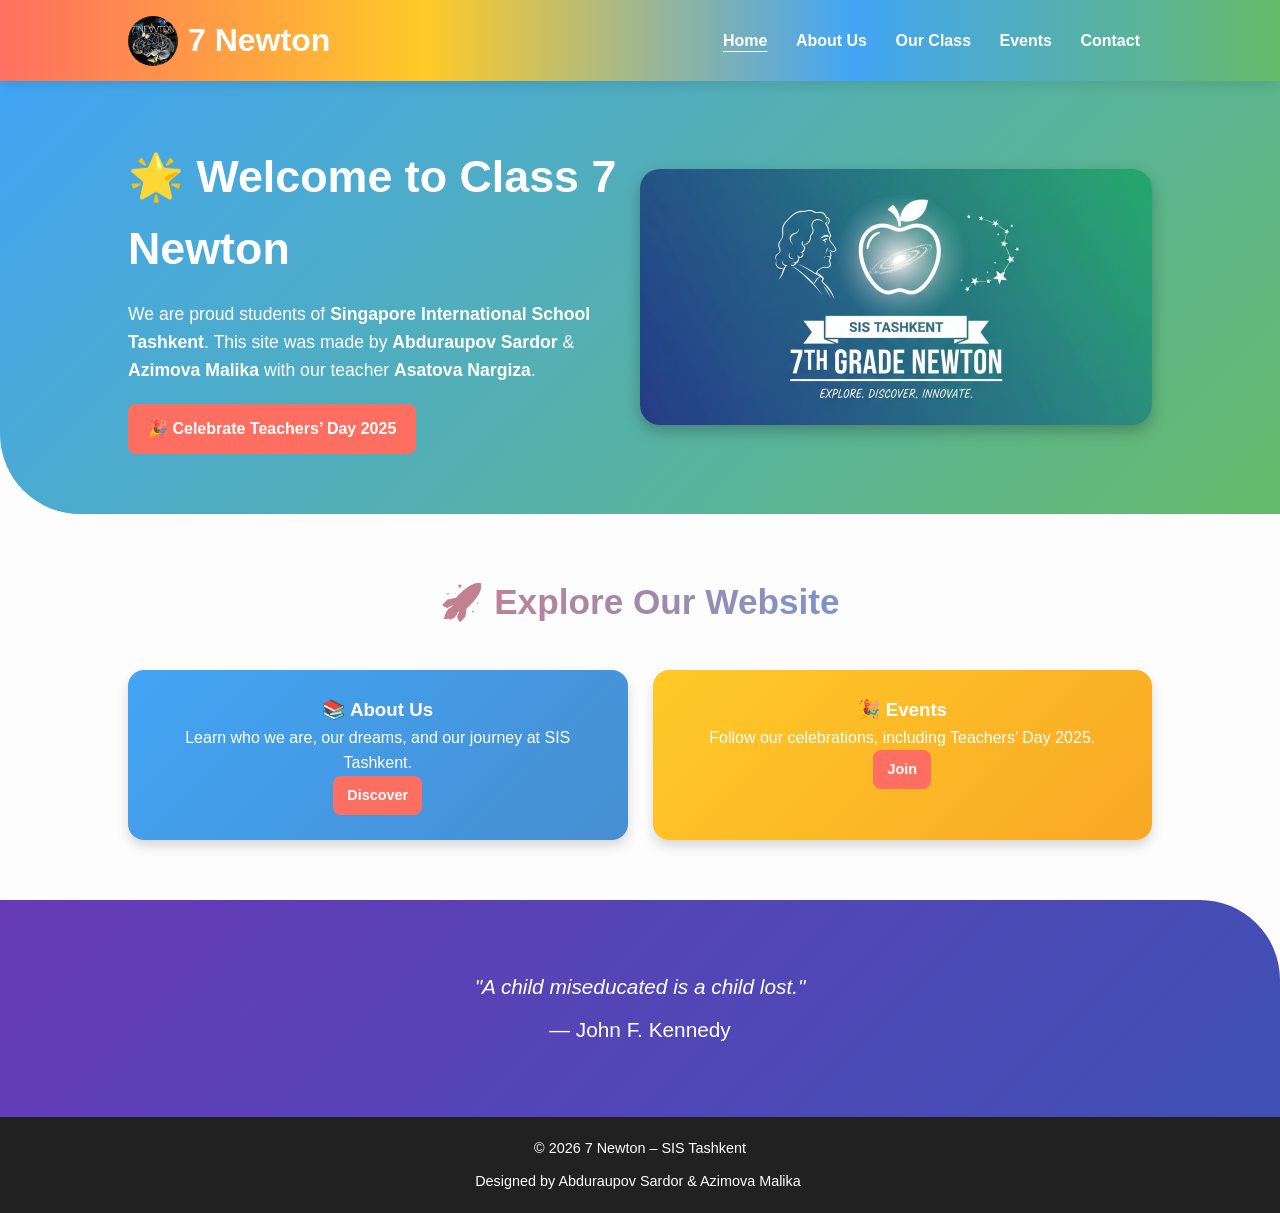
==== commit 35fd5c83: "no love" ====
--- a/index.html
+++ b/index.html
@@ -72,7 +72,7 @@
   <footer>
     <p>&copy; <span id="year"></span> 7 Newton – SIS Tashkent</p>
     <div style="margin-top:10px;">
-      <p>Designed by Abduraupov Sardor & Azimova Malika with ❤️</p>
+      <p>Designed by Abduraupov Sardor & Azimova Malika ㅤ</p>
     </div>
   </footer>
 
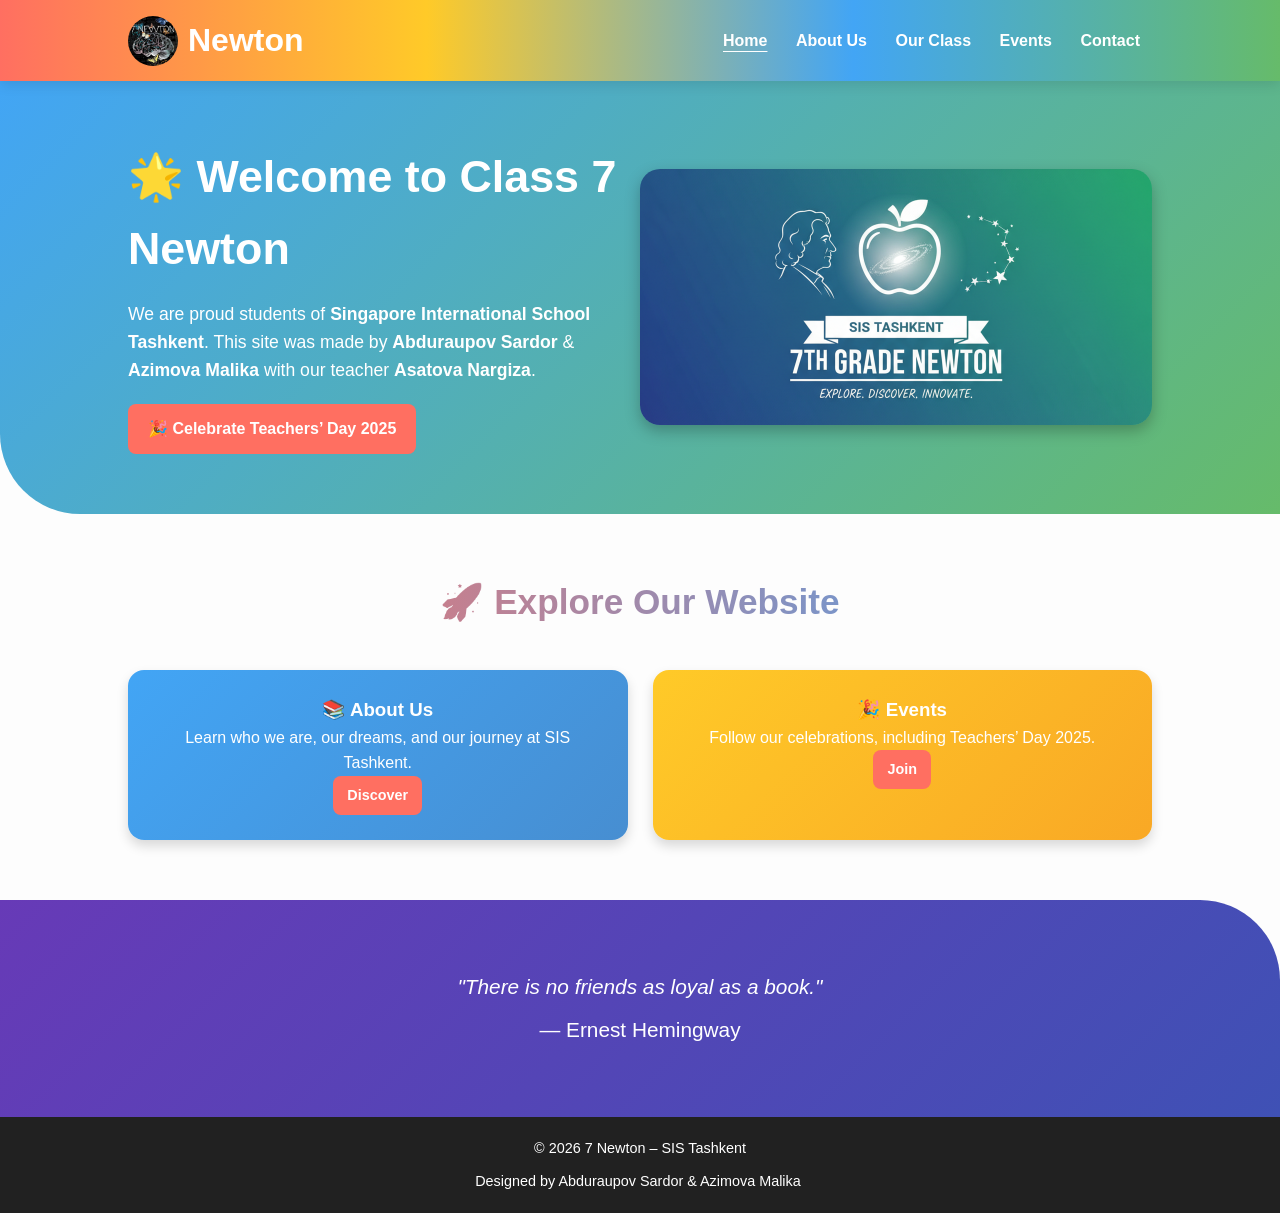
==== commit 3876475d: "7Newton -> Newton" ====
--- a/index.html
+++ b/index.html
@@ -11,7 +11,7 @@
   <header>
     <div class="logo">
       <img src="images/logo.jpg" alt="7 Newton Logo">
-      <h1>7 Newton</h1>
+      <h1>Newton</h1>
     </div>
     <nav>
       <a href="index.html" class="active">Home</a>
